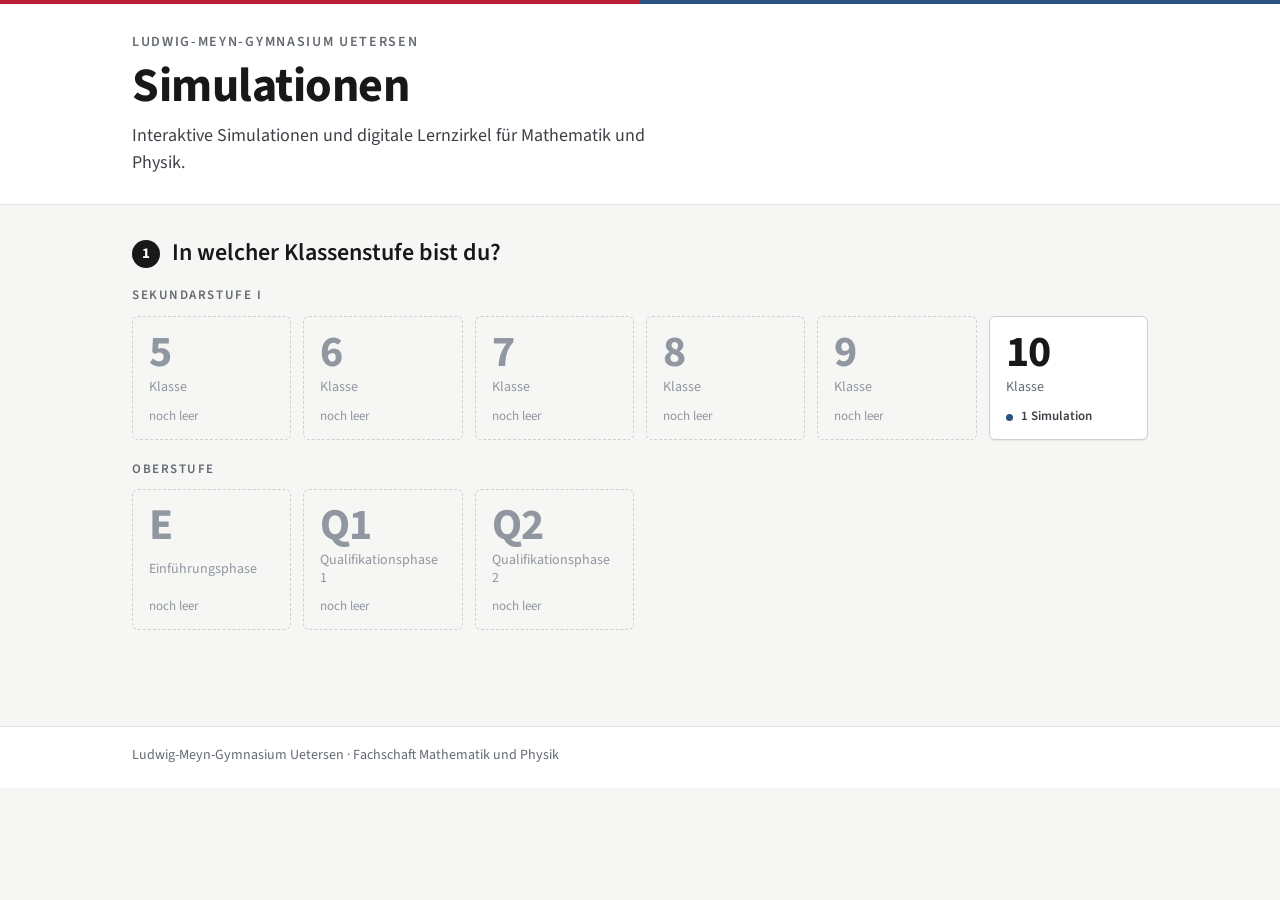
==== index.html @ 0bec337f "Portal für Unterrichts-Simulationen mit Stufen- und Fachauswahl Startseite mit Kacheln (Klassenstufe" ====
<!DOCTYPE html>
<html lang="de">
<head>
<meta charset="utf-8">
<meta name="viewport" content="width=device-width, initial-scale=1">
<title>Simulationen · LMG</title>
<meta name="description" content="Simulationen für den Mathematik- und Physikunterricht am Ludwig-Meyn-Gymnasium Uetersen">
<link rel="icon" href="assets/favicon.svg" type="image/svg+xml">
<link rel="preconnect" href="https://fonts.googleapis.com">
<link rel="preconnect" href="https://fonts.gstatic.com" crossorigin>
<link rel="stylesheet" href="https://fonts.googleapis.com/css2?family=Source+Sans+3:wght@400;600;700&display=swap">
<link rel="stylesheet" href="assets/lmg.css">
</head>
<body>
<div class="brandline"></div>
<header class="kopf">
  <div class="wrap">
    <p class="kicker" id="schule"></p>
    <h1 id="titel"></h1>
    <p class="lead" id="untertitel"></p>
  </div>
</header>

<main class="wrap">
  <section class="schritt" aria-labelledby="h-stufe">
    <div class="schritt-kopf"><span class="schritt-nr" aria-hidden="true">1</span><h2 id="h-stufe">In welcher Klassenstufe bist du?</h2></div>
    <div id="stufen"></div>
  </section>

  <section class="schritt" id="schritt-fach" aria-labelledby="h-fach" hidden>
    <div class="schritt-kopf"><span class="schritt-nr" aria-hidden="true">2</span><h2 id="h-fach">Welches Fach?</h2></div>
    <div class="faecher" id="faecher"></div>
  </section>
</main>

<footer class="fuss"><div class="wrap" id="fuss"></div></footer>

<script src="simulationen.js"></script>
<script>
(function(){
  const P = window.PLATTFORM, S = window.SIMULATIONEN || [];
  const $ = id => document.getElementById(id);
  const el = (tag, cls, text) => { const e = document.createElement(tag); if(cls) e.className = cls; if(text != null) e.textContent = text; return e; };
  const anzahl = n => n === 0 ? "noch leer" : n === 1 ? "1 Simulation" : n + " Simulationen";
  const zaehle = (stufe, fach) => S.filter(s => s.stufen.includes(stufe) && (!fach || s.fach === fach)).length;
  const MERK = "sim-letzte-stufe";

  $("schule").textContent = P.schule;
  $("titel").textContent = P.name;
  $("untertitel").textContent = P.untertitel;
  document.title = P.name + " · LMG";
  $("fuss").textContent = P.schule + " · Fachschaft Mathematik und Physik";

  /* ---------- Schritt 1: Stufen ---------- */
  const knoepfe = {};
  let gruppe = null, raster = null;
  P.stufen.forEach(st => {
    if(st.gruppe !== gruppe){
      gruppe = st.gruppe;
      $("stufen").appendChild(el("p", "gruppe", gruppe));
      raster = el("div", "stufen");
      $("stufen").appendChild(raster);
    }
    const n = zaehle(st.id);
    const b = el("button", "stufe");
    b.type = "button";
    b.setAttribute("aria-pressed", "false");
    b.appendChild(el("span", "zahl", st.zahl));
    if(st.name !== "Klasse " + st.zahl) b.appendChild(el("span", "name", st.name));
    else b.appendChild(el("span", "name", "Klasse"));
    const a = el("span", "anz");
    if(n){
      const punkte = el("span", "punkte");
      P.faecher.forEach(f => { if(zaehle(st.id, f.id)){ const i = el("i"); i.style.background = "var(--" + f.id + ")"; punkte.appendChild(i); } });
      a.appendChild(punkte);
    }
    a.appendChild(document.createTextNode(anzahl(n)));
    b.appendChild(a);
    b.setAttribute("aria-label", st.name + ", " + anzahl(n));
    if(n === 0) b.setAttribute("aria-disabled", "true");
    else b.addEventListener("click", () => waehle(st.id, true));
    knoepfe[st.id] = b;
    raster.appendChild(b);
  });

  /* ---------- Schritt 2: Fächer ---------- */
  function waehle(id, scrollen){
    const st = P.stufen.find(s => s.id === id);
    if(!st || !zaehle(id)) return;
    Object.entries(knoepfe).forEach(([k, b]) => b.setAttribute("aria-pressed", String(k === id)));
    try{ localStorage.setItem(MERK, id); }catch(e){}
    history.replaceState(null, "", "?stufe=" + encodeURIComponent(id));

    $("h-fach").textContent = st.name + ": Welches Fach?";
    const box = $("faecher");
    box.textContent = "";
    P.faecher.forEach(f => {
      const n = zaehle(id, f.id);
      const k = el("a", "fach fach-" + f.id);
      const sym = el("span", "symbol"); sym.innerHTML = f.symbol;
      const txt = el("span");
      txt.appendChild(el("p", "titel", f.name));
      txt.appendChild(el("p", "anz", anzahl(n)));
      const pfeil = el("span", "pfeil");
      pfeil.innerHTML = '<svg width="24" height="24" viewBox="0 0 24 24" fill="none" stroke="currentColor" stroke-width="2.4" stroke-linecap="round" stroke-linejoin="round" aria-hidden="true"><path d="M5 12h14M13 6l6 6-6 6"/></svg>';
      k.append(sym, txt, pfeil);
      if(n) k.href = P.zielseite + "?stufe=" + encodeURIComponent(id) + "&fach=" + encodeURIComponent(f.id);
      else k.setAttribute("aria-disabled", "true");
      box.appendChild(k);
    });
    $("schritt-fach").hidden = false;
    if(scrollen){
      const r = $("schritt-fach").getBoundingClientRect();
      if(r.bottom > innerHeight) $("schritt-fach").scrollIntoView({behavior: matchMedia("(prefers-reduced-motion: reduce)").matches ? "auto" : "smooth", block: "start"});
    }
  }

  /* ---------- Vorauswahl: URL (?stufe=10) oder zuletzt gewählte Stufe ---------- */
  let start = new URLSearchParams(location.search).get("stufe");
  if(!start){ try{ start = localStorage.getItem(MERK); }catch(e){} }
  if(start) waehle(start, false);
})();
</script>
</body>
</html>
---- assets/lmg.css ----
/* =========================================================
   LMG Unterricht – Design Tokens + Auswahl-Komponenten
   Tokens 1:1 aus dem LMG-Designsystem (colors_and_type.css),
   Komponenten für Startseite (index.html) und Katalog (katalog.html).
   ========================================================= */

:root{
  /* Surface */
  --surface-page:#ffffff; --surface-soft:#f6f6f4; --surface-sunken:#ecece8; --surface-ink:#1a1c1f;
  /* Foreground */
  --fg-1:#17181a; --fg-2:#3d4147; --fg-3:#646a72; --fg-4:#9097a0; --fg-5:#c2c7cd;
  /* Lines */
  --line-1:#e4e5e3; --line-2:#cfd1cf; --line-3:#a8acaa;
  /* Fächer */
  --mathe:#B61E33; --mathe-soft:#f5e1e3; --mathe-line:#e8b8be; --mathe-ink:#6f0f1c;
  --physik:#2C5282; --physik-soft:#e8eef5; --physik-line:#b9c8da; --physik-ink:#1d3a5c;
  --accent:#3d4147; --accent-soft:#ececea; --accent-line:#cfd1cf; --accent-ink:#17181a;
  /* Feedback / Highlight */
  --ok:#3f6e3a; --ok-soft:#e7eee5; --warn:#8a6a1e; --warn-soft:#f3ecd9;
  --hl-soft:#ede5f2; --hl-ink:#6b4a8a; --hl-line:#d6c5e0;

  --font-sans:"Source Sans 3",-apple-system,BlinkMacSystemFont,"Segoe UI",system-ui,sans-serif;
  --font-mono:"JetBrains Mono",ui-monospace,Consolas,monospace;

  --radius-sm:4px; --radius-md:6px; --radius-lg:10px; --radius-pill:999px;
  --shadow-1:0 1px 2px rgba(20,22,25,.04),0 1px 1px rgba(20,22,25,.03);
  --shadow-2:0 2px 6px rgba(20,22,25,.05),0 1px 2px rgba(20,22,25,.04);
  --shadow-3:0 8px 24px rgba(20,22,25,.07),0 2px 6px rgba(20,22,25,.04);
  --dur-fast:120ms; --dur-normal:180ms; --dur-slow:280ms;
  --ease-out:cubic-bezier(0.22,0.61,0.36,1);
}

.fach-mathe {--accent:var(--mathe); --accent-soft:var(--mathe-soft); --accent-line:var(--mathe-line); --accent-ink:var(--mathe-ink);}
.fach-physik{--accent:var(--physik);--accent-soft:var(--physik-soft);--accent-line:var(--physik-line);--accent-ink:var(--physik-ink);}

*{box-sizing:border-box}
html{-webkit-text-size-adjust:100%}
body{
  margin:0; background:var(--surface-soft); color:var(--fg-1);
  font-family:var(--font-sans); font-size:17px; line-height:1.5;
  -webkit-font-smoothing:antialiased; text-rendering:optimizeLegibility;
}
a{color:inherit}
button{font:inherit;color:inherit;background:none;border:0;padding:0;cursor:pointer}
:focus-visible{outline:2px solid var(--accent,var(--physik));outline-offset:3px;border-radius:var(--radius-sm)}
.sr-only{position:absolute;width:1px;height:1px;overflow:hidden;clip:rect(0 0 0 0);white-space:nowrap}

/* ---------- Kopf ---------- */
.brandline{height:4px;background:linear-gradient(90deg,var(--mathe) 0 50%,var(--physik) 50% 100%)}
.wrap{max-width:1080px;margin:0 auto;padding:0 16px}
@media (min-width:700px){.wrap{padding:0 32px}}
header.kopf{background:var(--surface-page);border-bottom:1px solid var(--line-1)}
header.kopf .wrap{padding-top:28px;padding-bottom:28px}
.kicker{font-size:14px;font-weight:600;letter-spacing:.12em;text-transform:uppercase;color:var(--fg-3);margin:0}
h1{font-size:clamp(32px,6vw,48px);font-weight:700;line-height:1.15;letter-spacing:-.01em;margin:6px 0 8px}
.lead{margin:0;color:var(--fg-2);max-width:60ch;font-size:18px}

main.wrap{padding-top:32px;padding-bottom:56px}

/* ---------- Schritte ---------- */
.schritt{margin-bottom:40px}
.schritt-kopf{display:flex;align-items:baseline;gap:12px;margin-bottom:16px}
.schritt-nr{
  flex:none;width:28px;height:28px;border-radius:var(--radius-pill);
  display:inline-grid;place-items:center;font-size:15px;font-weight:700;
  background:var(--fg-1);color:var(--surface-page);transform:translateY(-2px);
}
.schritt h2{font-size:24px;font-weight:600;line-height:1.3;margin:0}
.schritt[hidden]{display:none}
.gruppe{font-size:13px;font-weight:600;letter-spacing:.12em;text-transform:uppercase;color:var(--fg-3);margin:20px 0 10px}
.gruppe:first-of-type{margin-top:0}

/* ---------- Stufen-Kacheln ---------- */
.stufen{display:grid;grid-template-columns:repeat(6,1fr);gap:12px}
.stufe{
  position:relative;display:flex;flex-direction:column;justify-content:space-between;
  min-width:0;min-height:124px;padding:14px 16px 12px;text-align:left;hyphens:manual;
  background:var(--surface-page);border:1px solid var(--line-2);border-radius:var(--radius-md);
  box-shadow:var(--shadow-1);
  transition:transform var(--dur-normal) var(--ease-out),box-shadow var(--dur-normal) var(--ease-out),border-color var(--dur-normal) var(--ease-out),background var(--dur-normal) var(--ease-out);
}
.stufe .zahl{font-size:44px;font-weight:700;line-height:1;letter-spacing:-.02em;font-variant-numeric:tabular-nums}
.stufe .name{font-size:14px;color:var(--fg-3);line-height:1.25;margin-top:4px}
.stufe .anz{font-size:13px;font-weight:600;color:var(--fg-2);margin-top:10px;display:flex;gap:4px;align-items:center;white-space:nowrap}
.stufe .punkte{display:inline-flex;gap:3px;margin-right:4px}
.stufe .punkte i{width:7px;height:7px;border-radius:50%;display:block}
.stufe:hover:not([aria-disabled="true"]){transform:translateY(-2px);box-shadow:var(--shadow-3);border-color:var(--line-3)}
.stufe[aria-pressed="true"]{background:var(--fg-1);border-color:var(--fg-1);color:var(--surface-page);box-shadow:var(--shadow-2)}
.stufe[aria-pressed="true"] .name,.stufe[aria-pressed="true"] .anz{color:var(--fg-5)}
.stufe[aria-disabled="true"]{cursor:default;background:transparent;border-style:dashed;box-shadow:none;color:var(--fg-4)}
.stufe[aria-disabled="true"] .name,.stufe[aria-disabled="true"] .anz{color:var(--fg-4);font-weight:400}

/* ---------- Fach-Kacheln ---------- */
.faecher{display:grid;grid-template-columns:repeat(auto-fit,minmax(260px,1fr));gap:16px}
.fach{
  position:relative;display:flex;gap:18px;align-items:center;min-height:132px;padding:20px 22px;
  text-decoration:none;color:var(--fg-1);
  background:var(--surface-page);border:1px solid var(--line-2);border-left:4px solid var(--accent);
  border-radius:var(--radius-md);box-shadow:var(--shadow-1);
  transition:transform var(--dur-normal) var(--ease-out),box-shadow var(--dur-normal) var(--ease-out),background var(--dur-normal) var(--ease-out);
}
.fach .symbol{flex:none;width:72px;height:72px;border-radius:var(--radius-md);background:var(--accent-soft);color:var(--accent);display:grid;place-items:center}
.fach .symbol svg{width:44px;height:44px}
.fach .titel{font-size:26px;font-weight:700;line-height:1.1;margin:0}
.fach .anz{font-size:15px;color:var(--fg-3);margin:4px 0 0}
.fach .pfeil{margin-left:auto;color:var(--accent);transition:transform var(--dur-normal) var(--ease-out)}
.fach:hover{transform:translateY(-2px);box-shadow:var(--shadow-3);background:linear-gradient(90deg,var(--accent-soft),var(--surface-page) 70%)}
.fach:hover .pfeil{transform:translateX(4px)}
.fach[aria-disabled="true"]{pointer-events:none;border-left-color:var(--line-2);border-style:dashed;border-left-style:solid;background:transparent;box-shadow:none;color:var(--fg-4)}
.fach[aria-disabled="true"] .symbol{background:var(--surface-sunken);color:var(--fg-4)}
.fach[aria-disabled="true"] .pfeil{display:none}
.fach[aria-disabled="true"] .anz{color:var(--fg-4)}

/* ---------- Katalog ---------- */
.krumen{display:flex;flex-wrap:wrap;align-items:center;gap:6px;font-size:15px;color:var(--fg-3);margin:0 0 10px}
.krumen a{color:var(--fg-3);text-underline-offset:2px}
.krumen a:hover{color:var(--fg-1)}
.umschalter{display:flex;flex-wrap:wrap;gap:8px 20px;margin-top:20px}
.chips{display:flex;flex-wrap:wrap;gap:6px}
.chip{
  display:inline-flex;align-items:center;gap:6px;padding:5px 12px;min-height:34px;
  border:1px solid var(--line-2);border-radius:var(--radius-pill);background:var(--surface-page);
  font-size:15px;font-weight:600;color:var(--fg-2);text-decoration:none;
  transition:background var(--dur-fast) var(--ease-out),border-color var(--dur-fast) var(--ease-out);
}
.chip:hover{background:var(--surface-soft);border-color:var(--line-3)}
.chip[aria-current="true"],.chip[aria-pressed="true"]{background:var(--accent);border-color:var(--accent);color:#fff}

.karten{display:grid;grid-template-columns:repeat(auto-fill,minmax(290px,1fr));gap:20px}
.karte{
  display:flex;flex-direction:column;overflow:hidden;text-decoration:none;color:var(--fg-1);
  background:var(--surface-page);border:1px solid var(--line-1);border-radius:var(--radius-lg);box-shadow:var(--shadow-1);
  transition:transform var(--dur-normal) var(--ease-out),box-shadow var(--dur-normal) var(--ease-out),border-color var(--dur-normal) var(--ease-out);
}
.karte:hover{transform:translateY(-3px);box-shadow:var(--shadow-3);border-color:var(--accent-line)}
.karte .bild{position:relative;aspect-ratio:16/10;background:var(--accent-soft);border-bottom:1px solid var(--line-1);overflow:hidden}
.karte .bild img{width:100%;height:100%;object-fit:cover;object-position:top center;display:block;transition:transform var(--dur-slow) var(--ease-out)}
.karte:hover .bild img{transform:scale(1.03)}
.karte .bild .platzhalter{position:absolute;inset:0;display:grid;place-items:center;color:var(--accent);opacity:.55}
.karte .bild .platzhalter svg{width:30%;height:auto}
.karte .badge{position:absolute;top:10px;left:10px;padding:2px 10px;border-radius:var(--radius-pill);font-size:13px;font-weight:700;letter-spacing:.04em;background:var(--accent);color:#fff;box-shadow:var(--shadow-2)}
.karte .text{padding:16px 18px 18px;display:flex;flex-direction:column;gap:6px;flex:1}
.karte .thema{font-size:13px;font-weight:600;letter-spacing:.1em;text-transform:uppercase;color:var(--accent-ink)}
.karte h3{font-size:20px;font-weight:600;line-height:1.25;margin:0}
.karte p{margin:0;color:var(--fg-2);font-size:16px;display:-webkit-box;-webkit-line-clamp:3;-webkit-box-orient:vertical;overflow:hidden}
.karte .meta{margin-top:auto;padding-top:10px;display:flex;flex-wrap:wrap;gap:6px 14px;font-size:14px;color:var(--fg-3)}
.karte .meta span{display:inline-flex;align-items:center;gap:5px}

.leer{padding:40px 24px;text-align:center;border:1px dashed var(--line-2);border-radius:var(--radius-lg);color:var(--fg-3);background:var(--surface-page)}
.leer strong{display:block;color:var(--fg-1);font-size:20px;margin-bottom:4px}

footer.fuss{border-top:1px solid var(--line-1);background:var(--surface-page);color:var(--fg-3);font-size:14px}
footer.fuss .wrap{padding-top:18px;padding-bottom:22px}

@media (prefers-reduced-motion:reduce){*,*::before,*::after{transition:none!important;animation:none!important}}
@media (max-width:760px){.stufen{grid-template-columns:repeat(3,1fr)}}
@media (max-width:520px){
  .stufen{gap:8px}
  .stufe{min-height:104px;padding:10px 12px}
  .stufe .zahl{font-size:34px}
  .stufe .name{font-size:13px}
  .stufe .punkte{display:none}
  .fach{min-height:104px;padding:16px}
  .fach .symbol{width:56px;height:56px}
  .fach .titel{font-size:22px}
}
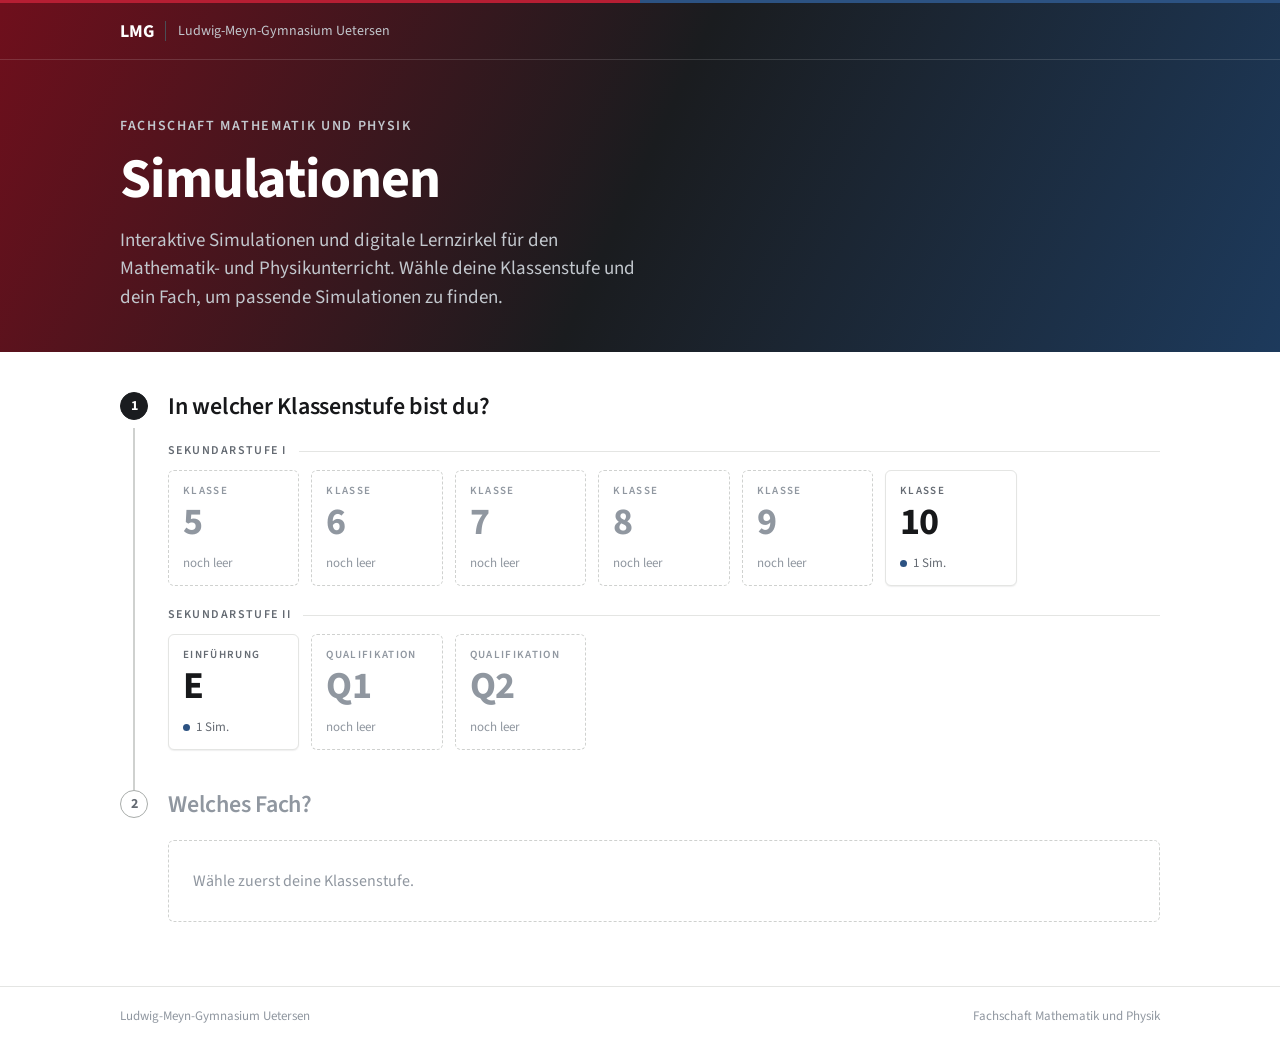
==== commit 6571c59a: "Startseite im neuen Design: dunkler Verlaufskopf, Schritte als Zeitleiste Umsetzung des Entwurfs "St" ====
--- a/index.html
+++ b/index.html
@@ -12,28 +12,48 @@
 <link rel="stylesheet" href="assets/lmg.css">
 </head>
 <body>
-<div class="brandline"></div>
-<header class="kopf">
-  <div class="wrap">
-    <p class="kicker" id="schule"></p>
-    <h1 id="titel"></h1>
-    <p class="lead" id="untertitel"></p>
+<div class="st-seite">
+  <div class="st-kopf">
+    <div class="st-marke" aria-hidden="true"><i></i><i></i></div>
+    <div class="st-leiste">
+      <div class="st-leiste-innen">
+        <span class="st-wortmarke">LMG</span>
+        <span class="st-trenner" aria-hidden="true"></span>
+        <span class="st-schule" id="schule"></span>
+      </div>
+    </div>
+    <header class="st-held">
+      <div class="st-held-innen">
+        <p class="st-kicker">Fachschaft Mathematik und Physik</p>
+        <h1 class="st-titel" id="titel"></h1>
+        <p class="st-lead" id="untertitel"></p>
+      </div>
+    </header>
   </div>
-</header>
 
-<main class="wrap">
-  <section class="schritt" aria-labelledby="h-stufe">
-    <div class="schritt-kopf"><span class="schritt-nr" aria-hidden="true">1</span><h2 id="h-stufe">In welcher Klassenstufe bist du?</h2></div>
-    <div id="stufen"></div>
-  </section>
+  <main class="st-main">
+    <section class="st-schritt aktiv" aria-labelledby="h-stufe">
+      <div class="st-leitung" aria-hidden="true"><span class="st-nr">1</span><span class="st-linie"></span></div>
+      <div class="st-inhalt">
+        <h2 class="st-frage" id="h-stufe">In welcher Klassenstufe bist du?</h2>
+        <div class="st-gruppen" id="stufen"></div>
+      </div>
+    </section>
 
-  <section class="schritt" id="schritt-fach" aria-labelledby="h-fach" hidden>
-    <div class="schritt-kopf"><span class="schritt-nr" aria-hidden="true">2</span><h2 id="h-fach">Welches Fach?</h2></div>
-    <div class="faecher" id="faecher"></div>
-  </section>
-</main>
+    <section class="st-schritt" id="schritt-fach" aria-labelledby="h-fach">
+      <div class="st-leitung" aria-hidden="true"><span class="st-nr">2</span></div>
+      <div class="st-inhalt">
+        <h2 class="st-frage" id="h-fach">Welches Fach?</h2>
+        <div class="st-platzhalter" id="fach-platzhalter">Wähle zuerst deine Klassenstufe.</div>
+        <div class="st-faecher" id="faecher" hidden></div>
+      </div>
+    </section>
+  </main>
 
-<footer class="fuss"><div class="wrap" id="fuss"></div></footer>
+  <footer class="st-fuss">
+    <div class="st-fuss-innen"><span id="fuss"></span><span>Fachschaft Mathematik und Physik</span></div>
+  </footer>
+</div>
 
 <script src="simulationen.js"></script>
 <script>
@@ -42,14 +62,16 @@
   const $ = id => document.getElementById(id);
   const el = (tag, cls, text) => { const e = document.createElement(tag); if(cls) e.className = cls; if(text != null) e.textContent = text; return e; };
   const anzahl = n => n === 0 ? "noch leer" : n === 1 ? "1 Simulation" : n + " Simulationen";
+  const kurzAnzahl = n => n === 0 ? "noch leer" : n + " Sim.";
   const zaehle = (stufe, fach) => S.filter(s => s.stufen.includes(stufe) && (!fach || s.fach === fach)).length;
   const MERK = "sim-letzte-stufe";
+  const PFEIL = '<svg width="24" height="24" viewBox="0 0 24 24" fill="none" stroke="currentColor" stroke-width="2" stroke-linecap="round" stroke-linejoin="round" aria-hidden="true"><path d="M5 12h14M13 6l6 6-6 6"/></svg>';
 
   $("schule").textContent = P.schule;
   $("titel").textContent = P.name;
   $("untertitel").textContent = P.untertitel;
   document.title = P.name + " · LMG";
-  $("fuss").textContent = P.schule + " · Fachschaft Mathematik und Physik";
+  $("fuss").textContent = P.schule;
 
   /* ---------- Schritt 1: Stufen ---------- */
   const knoepfe = {};
@@ -57,26 +79,27 @@
   P.stufen.forEach(st => {
     if(st.gruppe !== gruppe){
       gruppe = st.gruppe;
-      $("stufen").appendChild(el("p", "gruppe", gruppe));
-      raster = el("div", "stufen");
-      $("stufen").appendChild(raster);
+      const box = el("div");
+      box.appendChild(el("p", "st-gruppe", gruppe));
+      raster = el("div", "st-stufen");
+      box.appendChild(raster);
+      $("stufen").appendChild(box);
     }
     const n = zaehle(st.id);
-    const b = el("button", "stufe");
+    const b = el("button", "st-stufe");
     b.type = "button";
     b.setAttribute("aria-pressed", "false");
+    b.appendChild(el("span", "name", st.kurz || "Klasse"));
     b.appendChild(el("span", "zahl", st.zahl));
-    if(st.name !== "Klasse " + st.zahl) b.appendChild(el("span", "name", st.name));
-    else b.appendChild(el("span", "name", "Klasse"));
     const a = el("span", "anz");
     if(n){
       const punkte = el("span", "punkte");
       P.faecher.forEach(f => { if(zaehle(st.id, f.id)){ const i = el("i"); i.style.background = "var(--" + f.id + ")"; punkte.appendChild(i); } });
       a.appendChild(punkte);
     }
-    a.appendChild(document.createTextNode(anzahl(n)));
+    a.appendChild(el("span", null, kurzAnzahl(n)));
     b.appendChild(a);
-    b.setAttribute("aria-label", st.name + ", " + anzahl(n));
+    b.setAttribute("aria-label", st.name.replace(/­/g, "") + ", " + anzahl(n));
     if(n === 0) b.setAttribute("aria-disabled", "true");
     else b.addEventListener("click", () => waehle(st.id, true));
     knoepfe[st.id] = b;
@@ -89,28 +112,31 @@
     if(!st || !zaehle(id)) return;
     Object.entries(knoepfe).forEach(([k, b]) => b.setAttribute("aria-pressed", String(k === id)));
     try{ localStorage.setItem(MERK, id); }catch(e){}
-    history.replaceState(null, "", "?stufe=" + encodeURIComponent(id));
+    try{ history.replaceState(null, "", "?stufe=" + encodeURIComponent(id)); }catch(e){}
 
     $("h-fach").textContent = st.name + ": Welches Fach?";
     const box = $("faecher");
     box.textContent = "";
     P.faecher.forEach(f => {
       const n = zaehle(id, f.id);
-      const k = el("a", "fach fach-" + f.id);
-      const sym = el("span", "symbol"); sym.innerHTML = f.symbol;
-      const txt = el("span");
-      txt.appendChild(el("p", "titel", f.name));
-      txt.appendChild(el("p", "anz", anzahl(n)));
+      const k = el("a", "st-fach fach-" + f.id);
+      const sym = el("span", "symbol", f.zeichen || f.name.charAt(0));
+      sym.setAttribute("aria-hidden", "true");
+      const txt = el("span", "text");
+      txt.appendChild(el("span", "titel", f.name));
+      txt.appendChild(el("span", "anz", anzahl(n)));
       const pfeil = el("span", "pfeil");
-      pfeil.innerHTML = '<svg width="24" height="24" viewBox="0 0 24 24" fill="none" stroke="currentColor" stroke-width="2.4" stroke-linecap="round" stroke-linejoin="round" aria-hidden="true"><path d="M5 12h14M13 6l6 6-6 6"/></svg>';
+      pfeil.innerHTML = PFEIL;
       k.append(sym, txt, pfeil);
       if(n) k.href = P.zielseite + "?stufe=" + encodeURIComponent(id) + "&fach=" + encodeURIComponent(f.id);
       else k.setAttribute("aria-disabled", "true");
       box.appendChild(k);
     });
-    $("schritt-fach").hidden = false;
+    $("fach-platzhalter").hidden = true;
+    box.hidden = false;
+    $("schritt-fach").classList.add("aktiv");
     if(scrollen){
-      const r = $("schritt-fach").getBoundingClientRect();
+      const r = box.getBoundingClientRect();
       if(r.bottom > innerHeight) $("schritt-fach").scrollIntoView({behavior: matchMedia("(prefers-reduced-motion: reduce)").matches ? "auto" : "smooth", block: "start"});
     }
   }
--- a/assets/lmg.css
+++ b/assets/lmg.css
@@ -20,6 +20,7 @@
   --hl-soft:#ede5f2; --hl-ink:#6b4a8a; --hl-line:#d6c5e0;
 
   --font-sans:"Source Sans 3",-apple-system,BlinkMacSystemFont,"Segoe UI",system-ui,sans-serif;
+  --font-math:"Cambria Math","STIX Two Math",Cambria,Georgia,serif;
   --font-mono:"JetBrains Mono",ui-monospace,Consolas,monospace;
 
   --radius-sm:4px; --radius-md:6px; --radius-lg:10px; --radius-pill:999px;
@@ -57,59 +58,117 @@
 
 main.wrap{padding-top:32px;padding-bottom:56px}
 
-/* ---------- Schritte ---------- */
-.schritt{margin-bottom:40px}
-.schritt-kopf{display:flex;align-items:baseline;gap:12px;margin-bottom:16px}
-.schritt-nr{
+/* ---------- Startseite (index.html) ----------
+   Dunkler Kopf mit Verlauf Mathe-Rot > Tinte > Physik-Blau, darunter die
+   Schritte als Zeitleiste. Gleiche Klassen (st-*) in allen LMG-Plattformen. */
+.st-seite{min-height:100vh;display:flex;flex-direction:column;background:var(--surface-page)}
+.st-kopf{background-image:linear-gradient(115deg,var(--mathe-ink) 0%,var(--surface-ink) 50%,var(--physik-ink) 100%);color:#fff}
+.st-marke{display:flex;height:3px}
+.st-marke i{flex:1;background:var(--mathe)}
+.st-marke i+i{background:var(--physik)}
+.st-leiste{padding:0 24px;border-bottom:1px solid rgba(255,255,255,.14)}
+.st-leiste-innen{max-width:1040px;margin:0 auto;min-height:56px;display:flex;align-items:center;gap:12px}
+.st-wortmarke{font-size:18px;font-weight:700;letter-spacing:-.01em}
+.st-trenner{width:1px;height:20px;background:#4a4e55}
+.st-schule{font-size:14px;color:var(--fg-5)}
+.st-held{padding:56px 24px 40px}
+.st-held-innen{max-width:1040px;margin:0 auto}
+.st-kicker{margin:0 0 12px;font-size:14px;font-weight:600;letter-spacing:.12em;text-transform:uppercase;color:var(--fg-5)}
+.st-titel{margin:0 0 16px;font-size:clamp(38px,7vw,56px);line-height:1.1;font-weight:700;letter-spacing:-.02em;color:#fff}
+.st-lead{margin:0;font-size:19px;line-height:1.5;color:var(--fg-5);max-width:60ch;text-wrap:pretty}
+
+.st-main{flex:1;width:100%;max-width:1088px;margin:0 auto;padding:40px 24px 64px}
+.st-schritt{display:grid;grid-template-columns:28px minmax(0,1fr);gap:20px}
+.st-schritt[hidden]{display:none}
+.st-leitung{display:flex;flex-direction:column;align-items:center}
+.st-nr{
   flex:none;width:28px;height:28px;border-radius:var(--radius-pill);
-  display:inline-grid;place-items:center;font-size:15px;font-weight:700;
-  background:var(--fg-1);color:var(--surface-page);transform:translateY(-2px);
-}
-.schritt h2{font-size:24px;font-weight:600;line-height:1.3;margin:0}
-.schritt[hidden]{display:none}
-.gruppe{font-size:13px;font-weight:600;letter-spacing:.12em;text-transform:uppercase;color:var(--fg-3);margin:20px 0 10px}
-.gruppe:first-of-type{margin-top:0}
-
-/* ---------- Stufen-Kacheln ---------- */
-.stufen{display:grid;grid-template-columns:repeat(6,1fr);gap:12px}
-.stufe{
-  position:relative;display:flex;flex-direction:column;justify-content:space-between;
-  min-width:0;min-height:124px;padding:14px 16px 12px;text-align:left;hyphens:manual;
-  background:var(--surface-page);border:1px solid var(--line-2);border-radius:var(--radius-md);
-  box-shadow:var(--shadow-1);
-  transition:transform var(--dur-normal) var(--ease-out),box-shadow var(--dur-normal) var(--ease-out),border-color var(--dur-normal) var(--ease-out),background var(--dur-normal) var(--ease-out);
-}
-.stufe .zahl{font-size:44px;font-weight:700;line-height:1;letter-spacing:-.02em;font-variant-numeric:tabular-nums}
-.stufe .name{font-size:14px;color:var(--fg-3);line-height:1.25;margin-top:4px}
-.stufe .anz{font-size:13px;font-weight:600;color:var(--fg-2);margin-top:10px;display:flex;gap:4px;align-items:center;white-space:nowrap}
-.stufe .punkte{display:inline-flex;gap:3px;margin-right:4px}
-.stufe .punkte i{width:7px;height:7px;border-radius:50%;display:block}
-.stufe:hover:not([aria-disabled="true"]){transform:translateY(-2px);box-shadow:var(--shadow-3);border-color:var(--line-3)}
-.stufe[aria-pressed="true"]{background:var(--fg-1);border-color:var(--fg-1);color:var(--surface-page);box-shadow:var(--shadow-2)}
-.stufe[aria-pressed="true"] .name,.stufe[aria-pressed="true"] .anz{color:var(--fg-5)}
-.stufe[aria-disabled="true"]{cursor:default;background:transparent;border-style:dashed;box-shadow:none;color:var(--fg-4)}
-.stufe[aria-disabled="true"] .name,.stufe[aria-disabled="true"] .anz{color:var(--fg-4);font-weight:400}
-
-/* ---------- Fach-Kacheln ---------- */
-.faecher{display:grid;grid-template-columns:repeat(auto-fit,minmax(260px,1fr));gap:16px}
-.fach{
-  position:relative;display:flex;gap:18px;align-items:center;min-height:132px;padding:20px 22px;
-  text-decoration:none;color:var(--fg-1);
-  background:var(--surface-page);border:1px solid var(--line-2);border-left:4px solid var(--accent);
-  border-radius:var(--radius-md);box-shadow:var(--shadow-1);
-  transition:transform var(--dur-normal) var(--ease-out),box-shadow var(--dur-normal) var(--ease-out),background var(--dur-normal) var(--ease-out);
-}
-.fach .symbol{flex:none;width:72px;height:72px;border-radius:var(--radius-md);background:var(--accent-soft);color:var(--accent);display:grid;place-items:center}
-.fach .symbol svg{width:44px;height:44px}
-.fach .titel{font-size:26px;font-weight:700;line-height:1.1;margin:0}
-.fach .anz{font-size:15px;color:var(--fg-3);margin:4px 0 0}
-.fach .pfeil{margin-left:auto;color:var(--accent);transition:transform var(--dur-normal) var(--ease-out)}
-.fach:hover{transform:translateY(-2px);box-shadow:var(--shadow-3);background:linear-gradient(90deg,var(--accent-soft),var(--surface-page) 70%)}
-.fach:hover .pfeil{transform:translateX(4px)}
-.fach[aria-disabled="true"]{pointer-events:none;border-left-color:var(--line-2);border-style:dashed;border-left-style:solid;background:transparent;box-shadow:none;color:var(--fg-4)}
-.fach[aria-disabled="true"] .symbol{background:var(--surface-sunken);color:var(--fg-4)}
-.fach[aria-disabled="true"] .pfeil{display:none}
-.fach[aria-disabled="true"] .anz{color:var(--fg-4)}
+  display:flex;align-items:center;justify-content:center;font-size:14px;font-weight:700;
+  background:var(--surface-page);color:var(--fg-3);border:1.5px solid var(--line-3);
+}
+.st-schritt.aktiv .st-nr{background:var(--surface-ink);color:var(--surface-page);border-color:var(--surface-ink)}
+.st-linie{flex:1;width:1.5px;background:var(--line-2);margin-top:8px}
+.st-inhalt{min-width:0;padding-bottom:40px}
+.st-schritt:last-child .st-inhalt{padding-bottom:0}
+.st-frage{display:flex;align-items:center;min-height:28px;margin:0 0 20px;font-size:24px;font-weight:600;line-height:1.25;letter-spacing:-.01em;color:var(--fg-4)}
+.st-schritt.aktiv .st-frage{color:var(--fg-1)}
+.st-platzhalter{border:1px dashed var(--line-2);border-radius:var(--radius-md);padding:28px 24px;color:var(--fg-4);font-size:16px}
+
+.st-gruppen{display:flex;flex-direction:column;gap:20px}
+.st-gruppe{display:flex;align-items:center;gap:12px;margin:0 0 10px;font-size:12px;font-weight:600;letter-spacing:.12em;text-transform:uppercase;color:var(--fg-3);white-space:nowrap}
+.st-gruppe::after{content:"";flex:1;height:1px;background:var(--line-1)}
+
+.st-stufen{display:grid;grid-template-columns:repeat(auto-fill,minmax(128px,1fr));gap:12px}
+.st-stufe{
+  display:flex;flex-direction:column;align-items:flex-start;gap:2px;min-width:0;min-height:116px;padding:12px 14px;
+  text-align:left;color:var(--fg-1);background:var(--surface-page);
+  border:1px solid var(--line-1);border-radius:var(--radius-md);box-shadow:var(--shadow-1);cursor:pointer;
+  transition:background var(--dur-normal) var(--ease-out),border-color var(--dur-normal) var(--ease-out),box-shadow var(--dur-normal) var(--ease-out);
+}
+.st-stufe .name{max-width:100%;overflow:hidden;text-overflow:ellipsis;white-space:nowrap;font-size:11px;font-weight:600;letter-spacing:.12em;text-transform:uppercase;color:var(--fg-3)}
+.st-stufe .zahl{font-size:38px;font-weight:700;line-height:1.1;letter-spacing:-.02em;font-variant-numeric:tabular-nums}
+.st-stufe .anz{margin-top:auto;display:flex;align-items:center;gap:6px;font-size:13px;color:var(--fg-3);white-space:nowrap}
+.st-stufe .punkte{display:flex;gap:4px}
+.st-stufe .punkte i{display:block;width:7px;height:7px;border-radius:50%}
+.st-stufe:hover:not([aria-disabled="true"]){background:var(--surface-soft);border-color:var(--line-3)}
+.st-stufe[aria-pressed="true"],.st-stufe[aria-pressed="true"]:hover{background:var(--surface-ink);border-color:var(--surface-ink);color:var(--surface-page)}
+.st-stufe[aria-pressed="true"] .name,.st-stufe[aria-pressed="true"] .anz{color:var(--fg-5)}
+.st-stufe[aria-disabled="true"]{cursor:default;background:transparent;border:1px dashed var(--line-2);box-shadow:none;color:var(--fg-4)}
+.st-stufe[aria-disabled="true"] .name,.st-stufe[aria-disabled="true"] .anz{color:var(--fg-4)}
+
+.st-faecher{display:grid;grid-template-columns:repeat(auto-fit,minmax(280px,1fr));gap:16px}
+.st-fach{
+  display:grid;grid-template-columns:64px minmax(0,1fr) 24px;align-items:center;gap:18px;padding:20px;
+  text-align:left;text-decoration:none;color:var(--fg-1);background:var(--surface-page);
+  border:1px solid var(--line-1);border-radius:var(--radius-md);box-shadow:var(--shadow-2);cursor:pointer;
+  transition:border-color var(--dur-normal) var(--ease-out),box-shadow var(--dur-normal) var(--ease-out);
+}
+.st-fach .symbol{width:64px;height:64px;border-radius:var(--radius-md);display:flex;align-items:center;justify-content:center;background:var(--accent-soft);color:var(--accent-ink);font-family:var(--font-math);font-size:34px;line-height:1}
+.st-fach .text{display:flex;flex-direction:column;gap:2px;min-width:0}
+.st-fach .titel{font-size:22px;font-weight:600;color:var(--fg-1)}
+.st-fach .anz{font-size:14px;color:var(--fg-3)}
+.st-fach .pfeil{display:flex;color:var(--accent);transition:transform var(--dur-normal) var(--ease-out)}
+.st-fach:hover:not([aria-disabled="true"]),.st-fach[aria-pressed="true"]{border-color:var(--accent);box-shadow:var(--shadow-3)}
+.st-fach:hover:not([aria-disabled="true"]) .pfeil{transform:translateX(4px)}
+.st-fach[aria-pressed="true"] .pfeil{transform:rotate(90deg)}
+.st-fach[aria-disabled="true"]{opacity:.5;cursor:default;box-shadow:var(--shadow-1)}
+
+/* Dritter Schritt, wo eine Plattform ihn braucht (Themen, Spiele): schlichte Eintraege */
+.st-liste{display:grid;grid-template-columns:repeat(auto-fill,minmax(280px,1fr));gap:12px}
+.st-eintrag{
+  display:grid;grid-template-columns:minmax(0,1fr) 24px;align-items:center;gap:14px;padding:16px 20px;
+  text-align:left;text-decoration:none;color:var(--fg-1);background:var(--surface-page);
+  border:1px solid var(--line-1);border-left:3px solid var(--accent);border-radius:var(--radius-md);box-shadow:var(--shadow-1);
+  transition:border-color var(--dur-normal) var(--ease-out),box-shadow var(--dur-normal) var(--ease-out);
+}
+.st-eintrag .titel{display:block;font-size:19px;font-weight:600;line-height:1.3}
+.st-eintrag .anz{display:block;margin-top:2px;font-size:14px;color:var(--fg-3)}
+.st-eintrag .pfeil{display:flex;color:var(--accent);transition:transform var(--dur-normal) var(--ease-out)}
+.st-eintrag:hover{border-color:var(--accent);box-shadow:var(--shadow-3)}
+.st-eintrag:hover .pfeil{transform:translateX(4px)}
+
+.st-fuss{border-top:1px solid var(--line-1);padding:20px 24px 28px}
+.st-fuss-innen{max-width:1040px;margin:0 auto;display:flex;flex-wrap:wrap;gap:12px;justify-content:space-between;font-size:13px;color:var(--fg-4)}
+.st-fuss a{color:var(--fg-3);text-decoration:none;font-weight:600}
+.st-fuss a:hover{color:var(--fg-1)}
+
+@media (max-width:560px){
+  .st-leiste{padding:0 16px}
+  .st-held{padding:36px 16px 28px}
+  .st-lead{font-size:17px}
+  .st-main{padding:28px 16px 48px}
+  .st-schritt{gap:12px}
+  .st-frage{font-size:21px}
+  .st-stufen{grid-template-columns:repeat(3,minmax(0,1fr));gap:8px}
+  .st-stufe{min-height:96px;padding:10px}
+  .st-stufe .zahl{font-size:30px}
+  .st-stufe .name{font-size:10px;letter-spacing:.04em}
+  .st-stufe .punkte{display:none}
+  .st-faecher{grid-template-columns:minmax(0,1fr)}
+  .st-fach{grid-template-columns:52px minmax(0,1fr) 24px;gap:14px;padding:16px}
+  .st-fach .symbol{width:52px;height:52px;font-size:28px}
+  .st-fach .titel{font-size:20px}
+}
 
 /* ---------- Katalog ---------- */
 .krumen{display:flex;flex-wrap:wrap;align-items:center;gap:6px;font-size:15px;color:var(--fg-3);margin:0 0 10px}
@@ -153,14 +212,3 @@
 footer.fuss .wrap{padding-top:18px;padding-bottom:22px}
 
 @media (prefers-reduced-motion:reduce){*,*::before,*::after{transition:none!important;animation:none!important}}
-@media (max-width:760px){.stufen{grid-template-columns:repeat(3,1fr)}}
-@media (max-width:520px){
-  .stufen{gap:8px}
-  .stufe{min-height:104px;padding:10px 12px}
-  .stufe .zahl{font-size:34px}
-  .stufe .name{font-size:13px}
-  .stufe .punkte{display:none}
-  .fach{min-height:104px;padding:16px}
-  .fach .symbol{width:56px;height:56px}
-  .fach .titel{font-size:22px}
-}
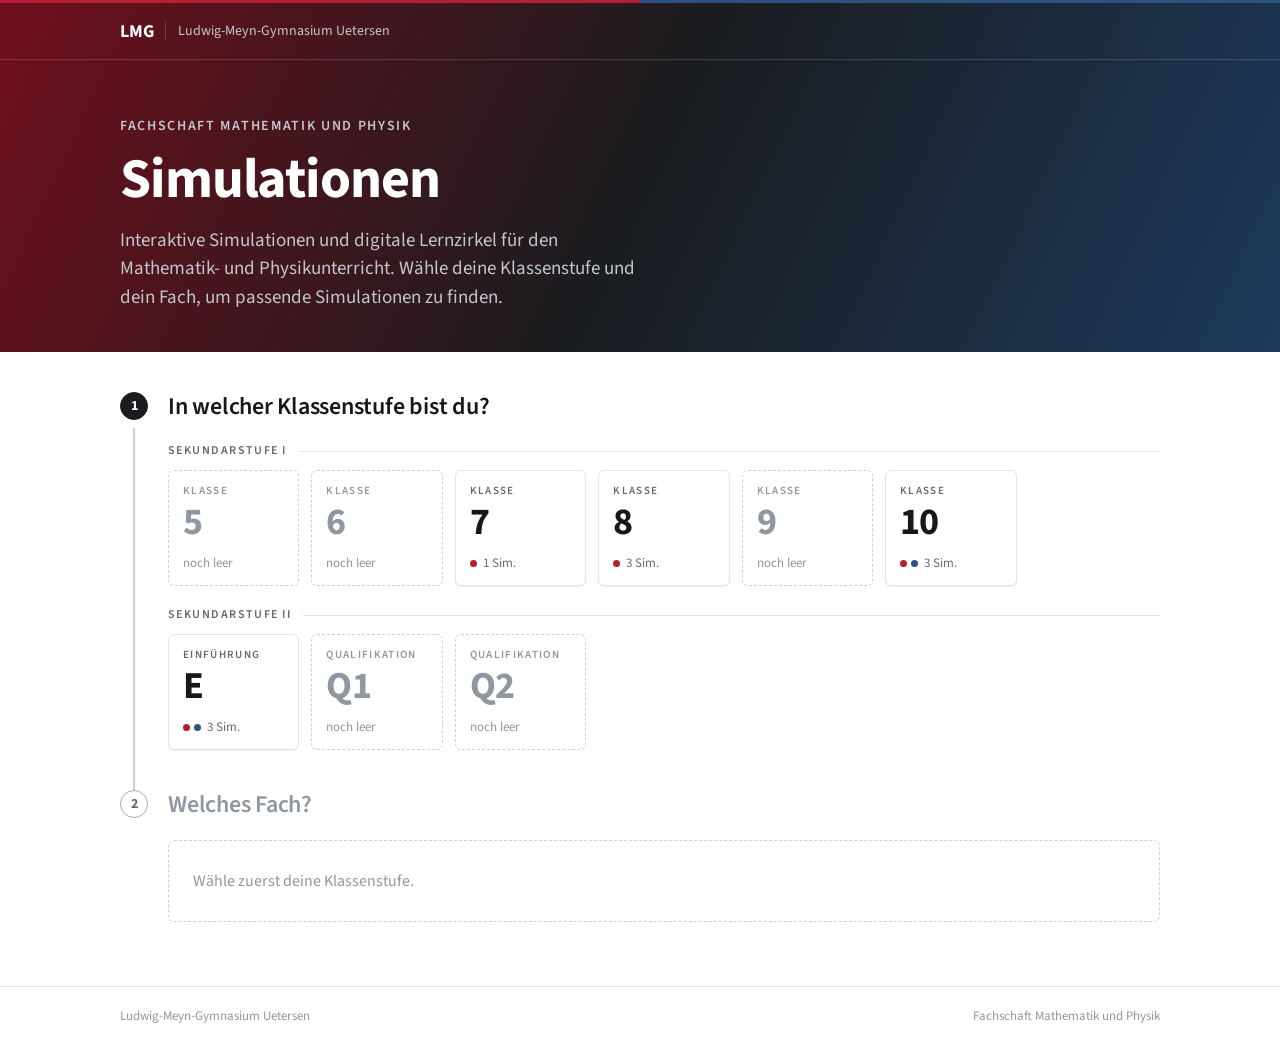
==== commit 1e3d5db1: "Katalog: simulationen.js mit Zeitstempel laden GitHub Pages hält simulationen.js bis zu 10 min im Br" ====
--- a/index.html
+++ b/index.html
@@ -55,7 +55,9 @@
   </footer>
 </div>
 
-<script src="simulationen.js"></script>
+<!-- simulationen.js mit Zeitstempel laden (wechselt jede Minute), damit neue Einträge
+     sofort erscheinen und nicht bis zu 10 min aus dem Browser-Cache kommen -->
+<script>document.write('<script src="simulationen.js?v=' + Math.floor(Date.now() / 60000) + '"><\/script>');</script>
 <script>
 (function(){
   const P = window.PLATTFORM, S = window.SIMULATIONEN || [];
